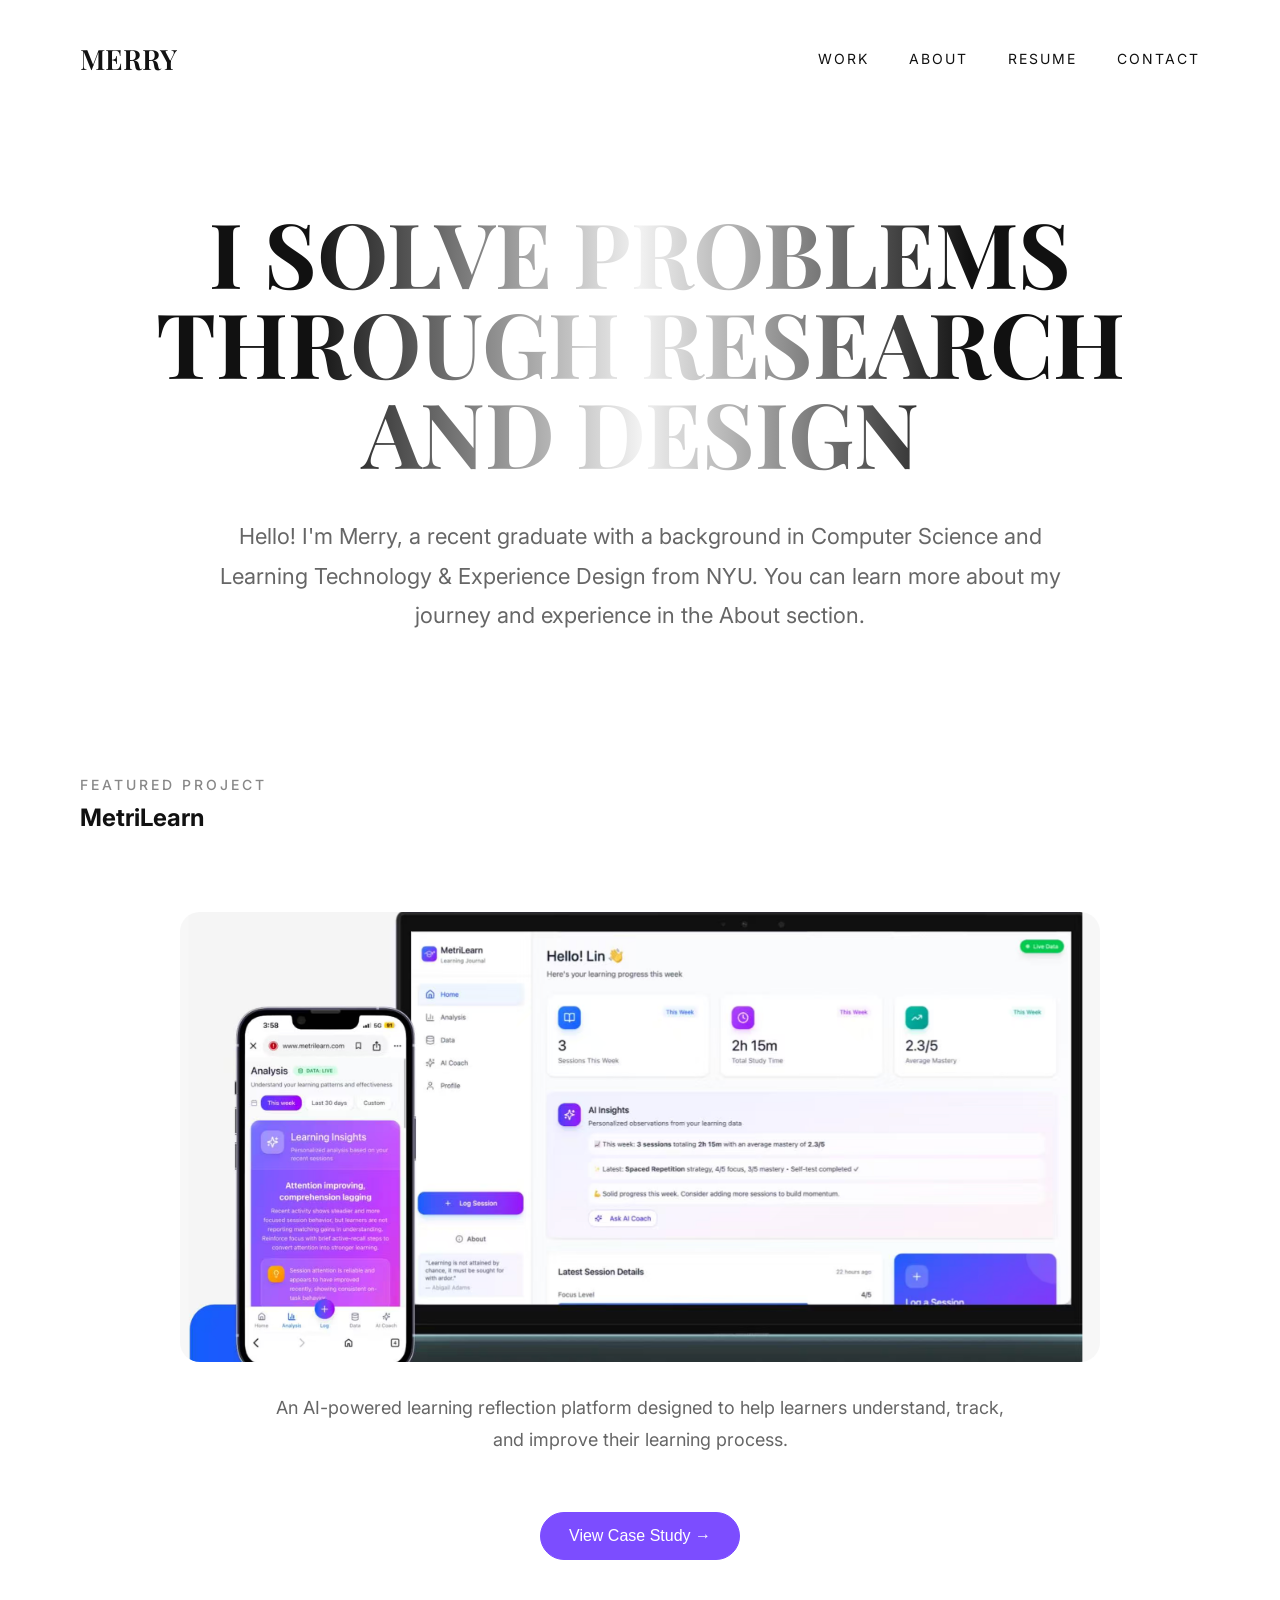
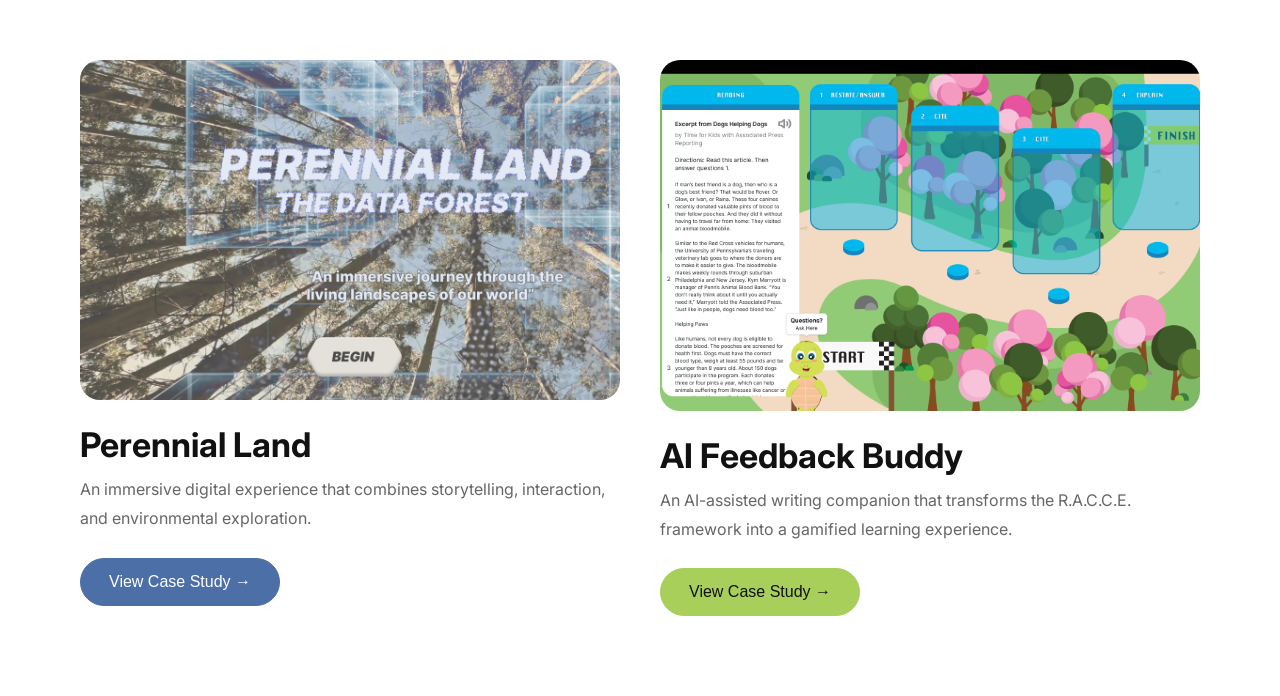
==== index.html @ 5a4c850b "Initial portfolio" ====
<!DOCTYPE html>
<html lang="en">
<head>
<meta charset="UTF-8">
<meta name="viewport" content="width=device-width, initial-scale=1.0">
<title>Merry Portfolio</title>

<link rel="stylesheet" href="style.css">

<link rel="preconnect" href="https://fonts.googleapis.com">
<link rel="preconnect" href="https://fonts.gstatic.com" crossorigin>

<link href="https://fonts.googleapis.com/css2?family=Playfair+Display:wght@400;500;600;700&family=Inter:wght@300;400;500;600;700&display=swap" rel="stylesheet">

</head>

<body>

<div class="container">

<nav>

<div class="logo">
MERRY
</div>

<div class="nav-links">
<a href="index.html">WORK</a>
<a href="about.html">ABOUT</a>
<a href="resume.html">RESUME</a>
<a href="contact.html">CONTACT</a>
</div>

</nav>

<section class="hero">

<h1 class="hero-title">
    <span class="shine">I SOLVE PROBLEMS</span>
    <span class="shine">THROUGH RESEARCH</span>
    <span class="shine">AND DESIGN</span>
</h1>

<p>
Hello! I'm Merry, a recent graduate with a background in Computer Science and Learning Technology & Experience Design from NYU. You can learn more about my journey and experience in the About section.
</p>

</section>
<p class="section-label">FEATURED PROJECT</p>

<h2>MetriLearn</h2>
<div class="featured-project">

    <a href="metrilearn.html" class="project-image-link">
        <div class="project-image">
            <img src="images/metrilearn.png" alt="MetriLearn">
        </div>
    </a>

    <p class="project-description">
        An AI-powered learning reflection platform designed to help learners understand, track, and improve their learning process.
    </p>

   <div class="featured-button">
    <button class="metri-btn"
            onclick="window.location.href='metrilearn.html'">
        View Case Study →
    </button>
</div>

</div>

</section>

<section class="bottom-projects">

    <!-- Perennial Land -->
    <div class="card project-card">

        <a href="perennialland.html" class="project-image-link">
            <img src="images/perennial.png" alt="Perennial Land">
        </a>

        <h3>Perennial Land</h3>

        <p>
            An immersive digital experience that combines storytelling, interaction, and environmental exploration.
        </p>

     <button class="perennial-btn"
        onclick="window.location.href='perennialland.html'">
    View Case Study →
</button>

    </div>

    <!-- AI Feedback Buddy -->
    <div class="card project-card">

        <a href="aifeedbackbuddy.html" class="project-image-link">
            <img src="images/ai.png" alt="AI Feedback Buddy">
        </a>

        <h3>AI Feedback Buddy</h3>

        <p>
            An AI-assisted writing companion that transforms the R.A.C.C.E. framework into a gamified learning experience.
        </p>

       <button class="feedback-btn"
        onclick="window.location.href='aifeedbackbuddy.html'">
    View Case Study →
</button>

    </div>

</section>

</div>

</body>
</html>
---- style.css ----
*{
    margin:0;
    padding:0;
    box-sizing:border-box;
}

html{
    scroll-behavior:smooth;
}

body{
    background:#f3f3f3;
    font-family:'Inter',sans-serif;
    color:#111;
}

.container{
    width:100%;
    min-height:100vh;
    background:white;
    padding:40px 80px 80px;
}

/* ===========================
   Navigation
=========================== */

nav{
    display:flex;
    justify-content:space-between;
    align-items:center;
    margin-bottom:80px;
}

.logo{
    font-family:'Playfair Display',serif;
    font-size:28px;
    font-weight:600;
}

.nav-links{
    display:flex;
    gap:40px;
}

.nav-links a{
    text-decoration:none;
    color:#111;
    font-size:14px;
    letter-spacing:2px;
    transition:.3s;
}

.nav-links a:hover{
    opacity:.6;
}

/* ===========================
   Home
=========================== */

.hero{
    text-align:center;
    max-width:1100px;
    margin:0 auto 140px;
    padding-top:50px;
}

.hero-title{
    font-family:'Playfair Display', serif;
    font-size:90px;
    line-height:1;
    margin-bottom:30px;
}

.hero-title span{
    display:block;

    opacity:0;
    transform:translateY(24px);

    animation:fadeUp .8s ease forwards;
}

.hero-title span{
    display:block;

    opacity:0;
    transform:translateY(24px);

    background:linear-gradient(
        90deg,
        #111 0%,
        #111 40%,
        #f2f2f2 50%,
        #111 60%,
        #111 100%
    );

    background-size:300% 100%;
    background-position:200% 0;

    background-clip:text;
    -webkit-background-clip:text;

    color:transparent;
    -webkit-text-fill-color:transparent;

    animation:
        fadeUp .8s ease forwards,
        shimmer 7s linear infinite;
}

.hero-title span:nth-child(1){
    animation-delay:.15s,1.1s;
}

.hero-title span:nth-child(2){
    animation-delay:.35s,1.3s;
}

.hero-title span:nth-child(3){
    animation-delay:.55s,1.5s;
}

.hero p{
    font-size:22px;
    line-height:1.8;
    color:#666;

    max-width:850px;
    margin:40px auto 0;
}

.section-label{
    font-size:14px;
    letter-spacing:3px;
    text-transform:uppercase;
    color:#888;
    margin-bottom:10px;
    font-weight:500;
}

.featured-project{
    max-width:980px;
    margin:80px auto 0;
}

.featured-project h2{
    font-family:'Inter', sans-serif;
    font-size:56px;
    margin-bottom:30px;
}

.project-image{
    max-width:920px;
    margin:0 auto;
    overflow:hidden;
    border-radius:20px;
}

.project-image img{
    width:100%;
    max-height:450px;
    object-fit:cover;
    display:block;
    transition:transform .4s ease;
}

.project-image:hover img{
    transform:scale(1.03);
}

.project-description{
    margin-top:30px;
    text-align:center;
    font-size:18px;
    color:#666;
    max-width:760px;
    margin-left:auto;
    margin-right:auto;
    line-height:1.8;
}

button{
    margin-top:25px;
    padding:14px 28px;
    border:1px solid #111;
    border-radius:999px;
    background:transparent;
    color:#111;
    cursor:pointer;
    font-size:16px;
    transition:.3s;
}

button:not(.metri-btn):not(.perennial-btn):not(.feedback-btn):hover{
    background:#111;
    color:#fff;
}

.featured-button{
    display:flex;
    justify-content:center;
    margin-top:30px;
}

.bottom-projects{
    display:grid;
    grid-template-columns:1fr 1fr;
    gap:40px;
    margin-top:100px;
}

.card img{
    width:100%;
    border-radius:20px;
    margin-bottom:20px;
}

.card h3{
    font-family:'Inter', sans-serif;
    font-size:34px;
    margin-bottom:10px;
}

.card p{
    color:#666;
    line-height:1.8;
}

/* ===========================
   Resume
=========================== */

.resume-header{
    display:flex;
    justify-content:space-between;
    align-items:center;
    margin-bottom:60px;
}

.resume-header h1{
    font-family:'Inter',sans-serif;
    font-size:56px;
}

.download-btn{
    text-decoration:none;
    color:#111;
    border:1px solid #111;
    padding:12px 24px;
    border-radius:999px;
    transition:.3s;
}

.download-btn:hover{
    background:#111;
    color:white;
}

.resume-section{
    max-width:980px;
  
}

.resume-section h2{
    font-family:'Inter',sans-serif;
    font-size:34px;
    margin-bottom:30px;
    padding-bottom:10px;
    border-bottom:1px solid #ddd;
}

.resume-item{
    margin-bottom:40px;
}

.resume-item h3{
    font-size:24px;
    margin-bottom:8px;
}

.resume-item span{
    display:block;
    color:#777;
    margin-bottom:16px;
}

.resume-item p{
    line-height:1.8;
    margin-bottom:8px;
    color:#444;
}

.resume-item ul{
    padding-left:22px;
}

.resume-item li{
    line-height:1.8;
    margin-bottom:10px;
    color:#444;
}

/* ===========================
   Generic Pages
=========================== */

.page-title{
    font-family:'Inter', sans-serif;
    font-size:56px;
    margin-bottom:40px;
}

.page-content{
    max-width:900px;
    margin:0 auto;
    font-size:18px;
    line-height:1.9;
}

/* ===========================
   Responsive
=========================== */

@media(max-width:900px){

.container{
    padding:30px;
}

nav{
    flex-direction:column;
    gap:25px;
}

.nav-links{
    gap:20px;
    flex-wrap:wrap;
    justify-content:center;
}

.hero h1{
    font-size:54px;
}

.hero p{
    font-size:18px;
}

.bottom-projects{
    grid-template-columns:1fr;
}

.resume-header{
    flex-direction:column;
    align-items:flex-start;
    gap:20px;
}

.resume-header h1{
    font-size:42px;
}

.resume-section h2{
    font-size:28px;
}

}
.resume-section p{
    font-family:'Inter', sans-serif;
    font-size:18px;
    line-height:1.8;
    color:#444;
    margin-bottom:12px;
}

.resume-section strong{
    font-weight:600;
}
/* ===========================
   About
=========================== */
.about{
    max-width:1300px;
    min-height:calc(100vh - 140px);

    margin:0 auto;

    display:grid;
    grid-template-columns:480px 1fr;
    gap:100px;

    align-items:center;
}


.about-image{
    width:100%;
}

.about-image img{
    width:100%;
    height:650px;
    object-fit:cover;
    object-position:center;
    border-radius:24px;
    display:block;
}

.about-text{
    max-width:700px;
}

.about-text h1{
    font-family:'Inter', sans-serif;
    font-size:72px;
    font-weight:600;
    line-height:1.1;
    margin-bottom:40px;
}

.about-text p{
    font-family:'Inter', sans-serif;
    font-size:22px;
    line-height:1.9;
    color:#555;
    margin-bottom:28px;
}

.about-text p:first-of-type{
    font-size:28px;
    font-weight:500;
    color:#222;
    margin-bottom:30px;
}

/* ===========================
   Responsive
=========================== */

@media (max-width:1000px){

.about{
    grid-template-columns:1fr;
    gap:50px;
    margin-top:10px;
}

.about-image{
    max-width:420px;
    margin:0 auto;
}

.about-image img{
    height:520px;
}

.about-text{
    max-width:100%;
}

.about-text h1{
    font-size:52px;
}

.about-text p{
    font-size:18px;
}

.about-text p:first-of-type{
    font-size:24px;
}

}
/* ===========================
   Contact
=========================== */

.contact{
    max-width:900px;
    min-height:70vh;
    margin:0 auto;

    display:flex;
    flex-direction:column;
    justify-content:center;
}

.contact-label{
    font-family:'Inter', sans-serif;
    font-size:14px;
    text-transform:uppercase;
    letter-spacing:3px;
    color:#888;
    margin-bottom:20px;
}

.contact h1{
    font-family:'Inter', sans-serif;
    font-size:72px;
    line-height:1.1;
    margin-bottom:30px;
}

.contact-description{
    font-family:'Inter', sans-serif;
    font-size:22px;
    line-height:1.9;
    color:#555;
    max-width:650px;
    margin-bottom:60px;
}

.contact-links{
    display:flex;
    gap:50px;
    align-items:center;
}

.contact-links a{
    font-family:'Inter', sans-serif;
    font-size:20px;
    color:#111;
    text-decoration:none;
    border-bottom:2px solid transparent;
    padding-bottom:4px;
    transition:0.3s;
}

.contact-links a:hover{
    border-bottom:2px solid #111;
}

@media (max-width:900px){

.contact{
    min-height:auto;
    margin:40px auto;
}

.contact h1{
    font-size:48px;
}

.contact-description{
    font-size:18px;
}

.contact-links{
    flex-direction:column;
    align-items:flex-start;
    gap:20px;
}

}/* ===================================
   MetriLearn Case Study
=================================== */

.case-study{
    max-width:1320px;
    margin:0 auto;
}

.case-study section{
    margin:120px 0;
}

.case-study h2{
    font-family:'Inter', sans-serif;
    font-size:48px;
    margin-bottom:32px;
}

.section-intro{
    width:100%;
    font-size:20px;
    line-height:1.9;
    color:#666;
    margin-bottom:60px;
}

/* ---------- Intro ---------- */

.project-intro{
    display:grid;
    grid-template-columns:1fr 1fr;
    gap:80px;
    align-items:center;
    margin:80px 0;
}

.intro-content{
    max-width:620px;
    margin:0;
    padding-top:20px;
    text-align:left;
}


.project-intro h1{
    font-family:'Inter', sans-serif;
    font-size:82px;
    margin-bottom:36px;
}

.case-description{
    font-size:20px;
    line-height:1.9;
    color:#555;
    margin-top:24px;
}

.case-image{
    display:flex;
    justify-content:center;
}

.case-image img{
    width:60%;
    max-width:700px;
    height:auto;
}

/* ---------- Overview ---------- */

.project-overview{
    display:grid;
    grid-template-columns:repeat(3,1fr);
    gap:25px;
    margin-top:0;
}

.overview-card{
    background:#fafafa;
    padding:30px;
    border-radius:18px;
}

.overview-card h3{
    margin-bottom:18px;
    font-size:16px;
    letter-spacing:1px;
    text-transform:uppercase;
}



/* ---------- Challenge ---------- */
.challenge p{
    font-size:20px;
    line-height:1.8;
    color:#555;
    width:100%;
    margin-bottom:24px;
}

.challenge-lead{
    font-size:24px !important;
    color:#111 !important;
    font-weight:500;
}

/* ---------- Research ---------- */



/* ---------- Insights ---------- */

.insights{
    display:grid;
    gap:28px;
}

.insight{
    background:#fafafa;
    border-left:4px solid #111;
    padding:30px 35px;
    border-radius:12px;
}

.insight h3{
    margin-bottom:15px;
    font-size:24px;
}

.insight p{
    color:#555;
    line-height:1.8;
}



/* ---------- Final Solution ---------- */

.solution-gallery{
    display:grid;
    gap:90px;
}

.solution-item img{
    width:100%;
    border-radius:18px;
    box-shadow:0 10px 35px rgba(0,0,0,.08);
    margin-bottom:28px;
}

.solution-item h3{
    font-size:30px;
    margin-bottom:16px;
    font-family:'Inter', sans-serif;
}

.solution-item p{
    max-width:760px;
    color:#555;
    line-height:1.9;
    font-size:19px;
}

/* ---------- Testing ---------- */

.testing-grid{
    display:grid;
    grid-template-columns:repeat(3,1fr);
    gap:30px;
}

.testing-card{
    background:#fafafa;
    border-radius:18px;
    padding:35px;
}

.testing-card h3{
    margin-bottom:18px;
}

.testing-card strong{
    display:block;
    margin:22px 0 10px;
}

.testing-card p{
    color:#555;
    line-height:1.8;
}

/* ---------- Reflection ---------- */

.reflection-grid{
    display:grid;
    grid-template-columns:repeat(3,1fr);
    gap:30px;
}

.reflection-card{
    background:#fafafa;
    padding:35px;
    border-radius:18px;
}

.reflection-card h3{
    margin-bottom:18px;
}

.reflection-card p{
    color:#555;
    line-height:1.8;
}

/* ---------- Mobile ---------- */

@media(max-width:900px){

.project-intro{
    grid-template-columns:1fr;
}

.project-overview{
    grid-template-columns:1fr 1fr;
}

.research-methods,
.goal-cards,
.testing-grid,
.reflection-grid{
    grid-template-columns:1fr;
}

.case-study h2{
    font-size:38px;
}

.project-intro h1{
    font-size:52px;
}

.section-intro,
.project-description{
    font-size:18px;
}

}
.prototype-btn{
    display:inline-block;
    margin-top:35px;
    padding:14px 28px;

    border:1px solid #111;
    border-radius:999px;

    color:#111;
    text-decoration:none;

    transition:0.3s;
}

.prototype-btn:hover{
    background:#111;
    color:white;
}




/* ===========================
   Perennial Land
=========================== */

/* ---------- Research ---------- */

.research{
    margin:140px 0;
}

.research-methods{
    display:grid;
    grid-template-columns:repeat(3,1fr);
    gap:30px;
    margin:60px 0;
}

.method-card{
    background:#fafafa;
    border-radius:18px;
    padding:32px;
}

.method-card h3{
    font-size:20px;
    margin-bottom:16px;
}

.method-card p{
    color:#666;
    font-size:17px;
    line-height:1.8;
}

.research-image-wrapper{
    text-align:center;
    margin:70px auto 40px;
}

.research-image{
    width:85%;
    max-width:950px;
    border-radius:16px;
    box-shadow:0 16px 40px rgba(0,0,0,.08);
}

.research-caption{
    max-width:900px;
    margin:30px auto 0;
    font-size:18px;
    line-height:1.8;
    color:#666;
}
/* ---------- Design Images ---------- */

.design-image-wrapper{
    text-align:center;
    margin:60px auto;
}

.design-image{
    width:85%;
    max-width:950px;
    border-radius:18px;
    box-shadow:0 16px 40px rgba(0,0,0,.08);
}

/* ---------- Perennial Challenge ---------- */

.perennial-challenge{
    margin:120px 0;
}

.perennial-challenge h2{
    font-family:'Inter', sans-serif;
    font-size:48px;
    margin-bottom:30px;
}

.project-lead{
    width:100%;
    max-width:none;
    font-size:28px;
    line-height:1.7;
    font-weight:500;
    margin:30px 0;
}

.project-text{
    width:100%;
    max-width:none;
    font-size:20px;
    line-height:1.9;
    color:#666;
    margin:30px 0 60px;
}

/* ===========================
   Design Carousel
=========================== */

.design-carousel{
    display:flex;
    align-items:center;
    justify-content:center;
    gap:20px;
    margin:50px auto 25px;
}

.carousel-image{
    width:100%;
    max-width:800px;
    border-radius:18px;
    box-shadow:0 16px 40px rgba(0,0,0,.08);
    transition:opacity .3s ease;
}

.carousel-btn{
    width:48px;
    height:48px;
    border:none;
    border-radius:50%;
    background:#f3f3f3;
    color:#333;
    font-size:24px;
    cursor:pointer;
    display:flex;
    align-items:center;
    justify-content:center;
    transition:.25s ease;
}

.carousel-btn:hover{
    background:#111;
    color:#fff;
}

#carouselCaption{
    max-width:800px;
    margin:20px auto 40px;
    text-align:center;
    line-height:1.8;
}

/* ===========================
   User Testing Video
=========================== */

.video-wrapper{
    display:flex;
    justify-content:center;
    margin:50px auto;
}

.testing-video{
    width:100%;
    max-width:700px;
    border-radius:18px;
    box-shadow:0 16px 40px rgba(0,0,0,.08);
}
/* ===========================
   AI Feedback Buddy Hero
=========================== */
.feedbackbuddy-image{
    display:flex;
    justify-content:center;
    margin-top:60px;
}

.case-image img.feedbackbuddy-hero{
    width:650px;
    max-width:none;
    height:auto;
}

/* ===========================
   Homepage Project Hover
=========================== */

.project-card{
    transition:transform .35s ease;
}

.project-card:hover{
    transform:translateY(-8px);
}

.project-card img{
    transition:transform .4s ease;
}

.project-card:hover img{
    transform:scale(1.03);
}

.project-card h3{
    transition:.3s;
}

.project-card:hover h3{
    opacity:.75;
}

.project-card button{
    transition:.3s;
}

.project-card:hover button,
.featured-project:hover button{
    transform:translateY(-2px);
}
.project-card{
    cursor:pointer;
}


/* ===========================
   Homepage animation
=========================== */

@keyframes fadeUp{
    from{
        opacity:0;
        transform:translateY(24px);
    }
    to{
        opacity:1;
        transform:translateY(0);
    }
}

@keyframes shimmer{
    from{
        background-position:200% center;
    }
    to{
        background-position:-200% center;
    }
}


/* ===========================
   button colors
=========================== */

.metri-btn{
    background:#7C4DFF;
    border-color:#7C4DFF;
    color:#fff;
}

.metri-btn:hover{
    background:#8E66FF;
    border-color:#8E66FF;
}
.perennial-btn{
    background:#4C6FA8;
    border-color:#4C6FA8;
    color:#fff;
}

.perennial-btn:hover{
    background:#3F5F91;
    border-color:#3F5F91;
}

.feedback-btn{
    background:#A8CF5A;
    border-color:#A8CF5A;
    color:#111;
}

.feedback-btn:hover{
    background:#B8DB72;
    border-color:#B8DB72;
}
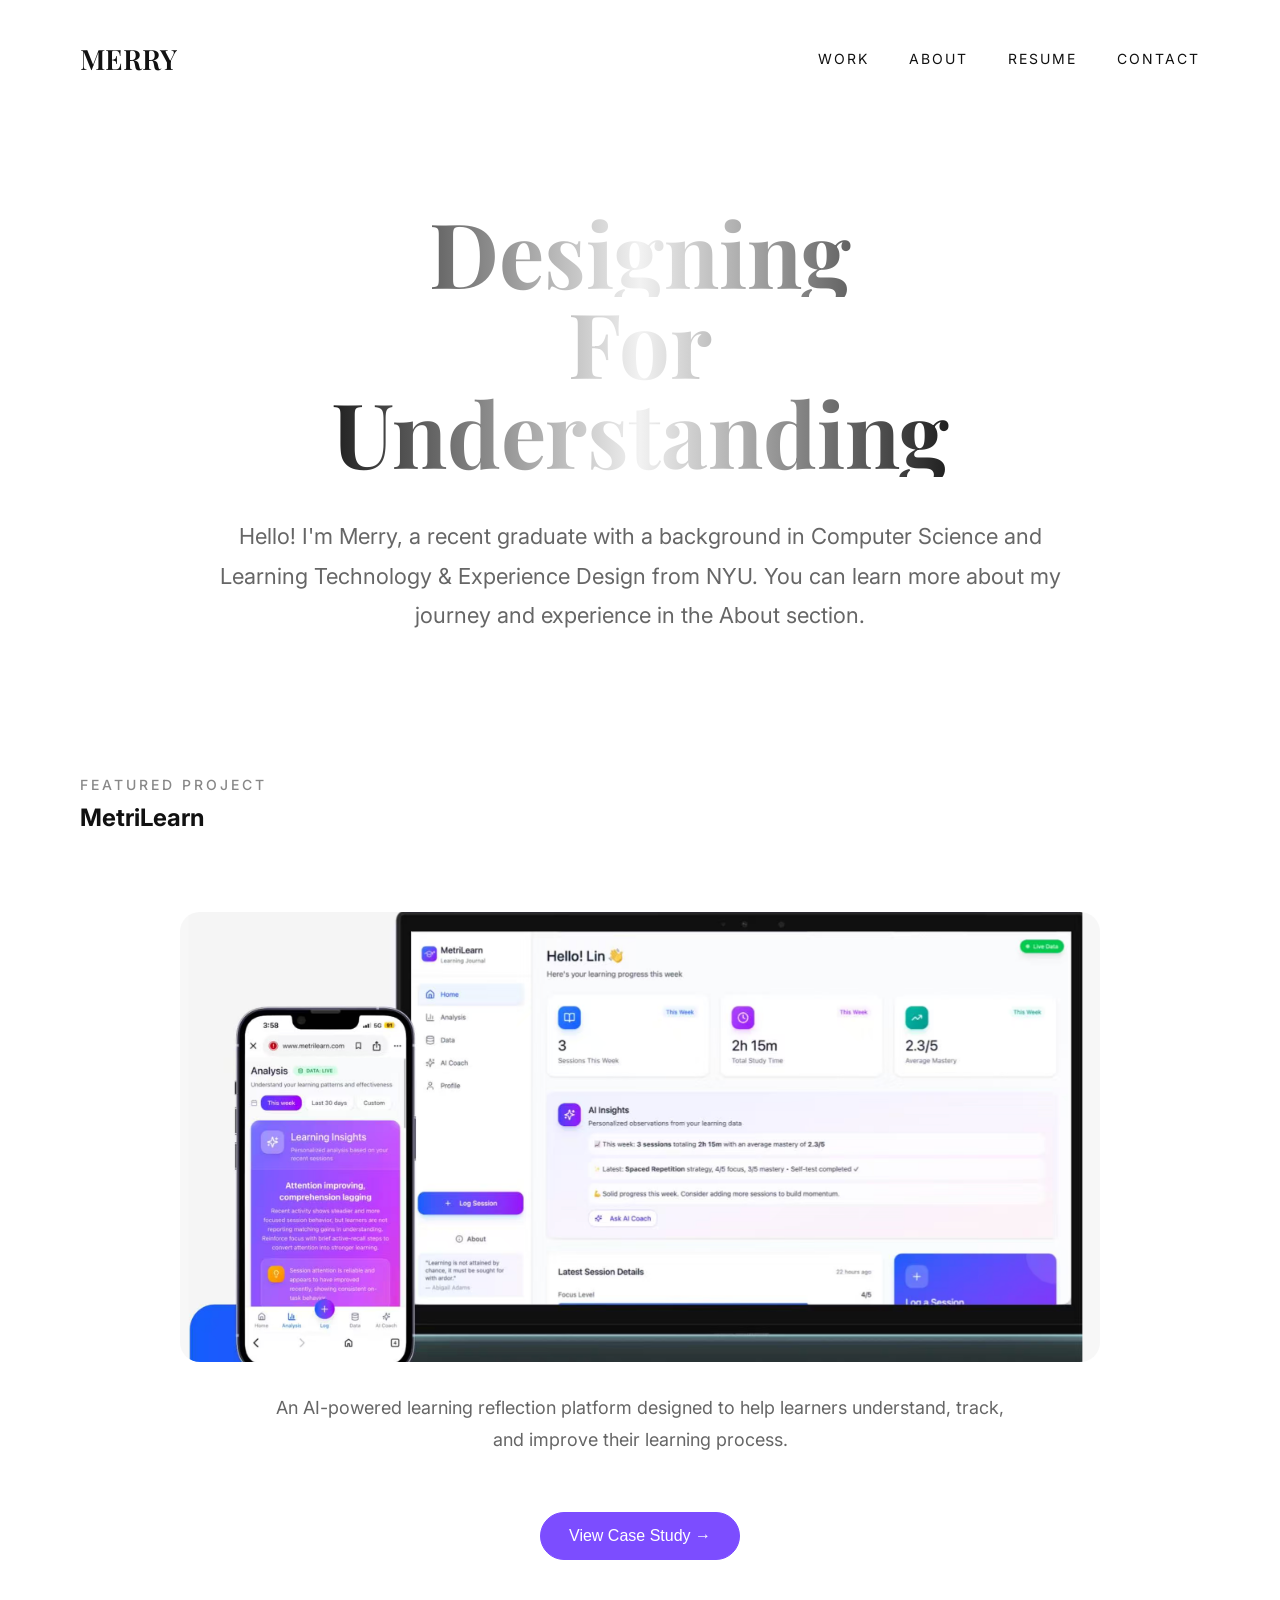
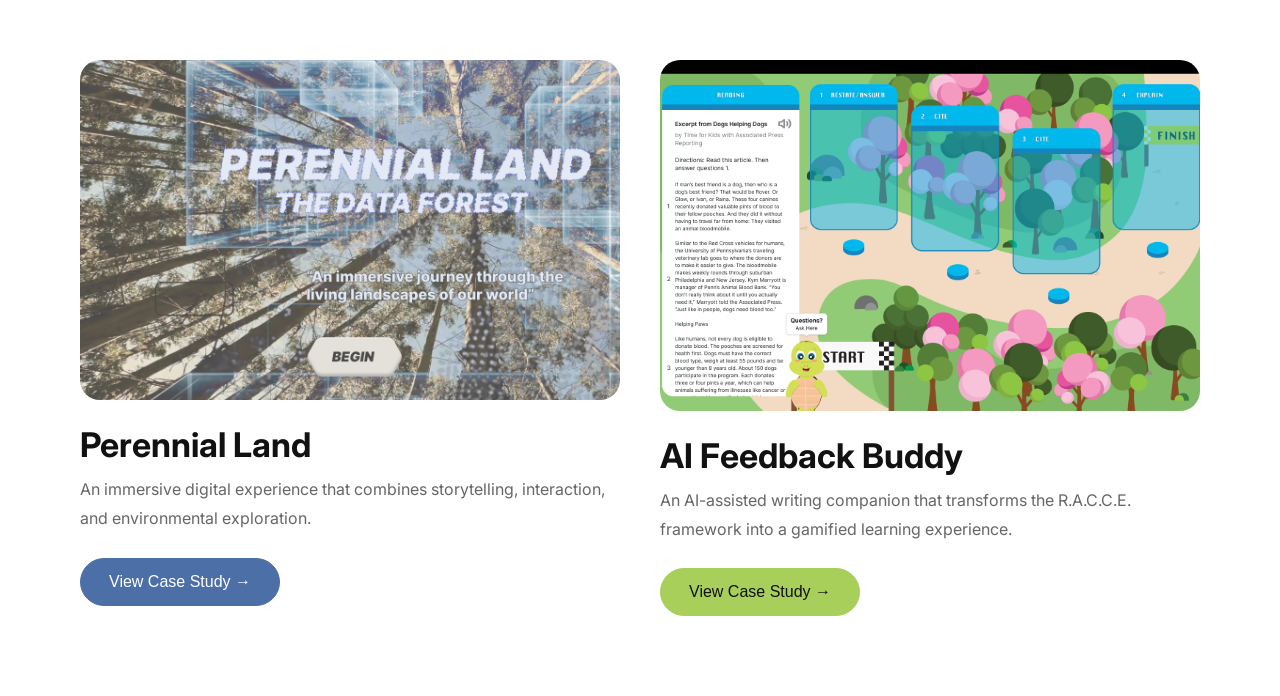
==== commit 44057270: "Improve mobile responsive layout" ====
--- a/index.html
+++ b/index.html
@@ -36,9 +36,9 @@
 <section class="hero">
 
 <h1 class="hero-title">
-    <span class="shine">I SOLVE PROBLEMS</span>
-    <span class="shine">THROUGH RESEARCH</span>
-    <span class="shine">AND DESIGN</span>
+    <span class="shine">Designing</span>
+    <span class="shine">For</span>
+     <span class="shine">Understanding</span>
 </h1>
 
 <p>
--- a/style.css
+++ b/style.css
@@ -771,38 +771,88 @@
 }
 
 /* ---------- Mobile ---------- */
-
-@media(max-width:900px){
+@media (max-width:900px){
+
+.container{
+    padding:24px;
+}
 
 .project-intro{
     grid-template-columns:1fr;
+    gap:40px;
+}
+
+.intro-content{
+    max-width:100%;
+    padding-top:0;
+}
+
+.case-image{
+    order:-1;
+}
+
+.case-image img{
+    width:100%;
+    max-width:100%;
+}
+
+.case-image img.feedbackbuddy-hero{
+    width:100%;
+    max-width:420px;
+}
+
+.project-intro h1{
+    font-size:48px;
+}
+
+.case-description{
+    font-size:18px;
 }
 
 .project-overview{
-    grid-template-columns:1fr 1fr;
+    grid-template-columns:1fr;
+}
+
+.overview-card{
+    padding:24px;
 }
 
 .research-methods,
-.goal-cards,
 .testing-grid,
 .reflection-grid{
     grid-template-columns:1fr;
 }
 
+.research-image,
+.design-image,
+.final-image,
+.carousel-image{
+    width:100%;
+}
+
 .case-study h2{
-    font-size:38px;
-}
-
-.project-intro h1{
-    font-size:52px;
-}
-
-.section-intro,
-.project-description{
+    font-size:36px;
+}
+
+.project-lead,
+.challenge-lead{
+    font-size:22px !important;
+}
+
+.project-text,
+.challenge p,
+.section-intro{
     font-size:18px;
 }
 
-}
+.video-wrapper iframe,
+.testing-video{
+    width:100%;
+}
+
+}
+
+
 .prototype-btn{
     display:inline-block;
     margin-top:35px;
